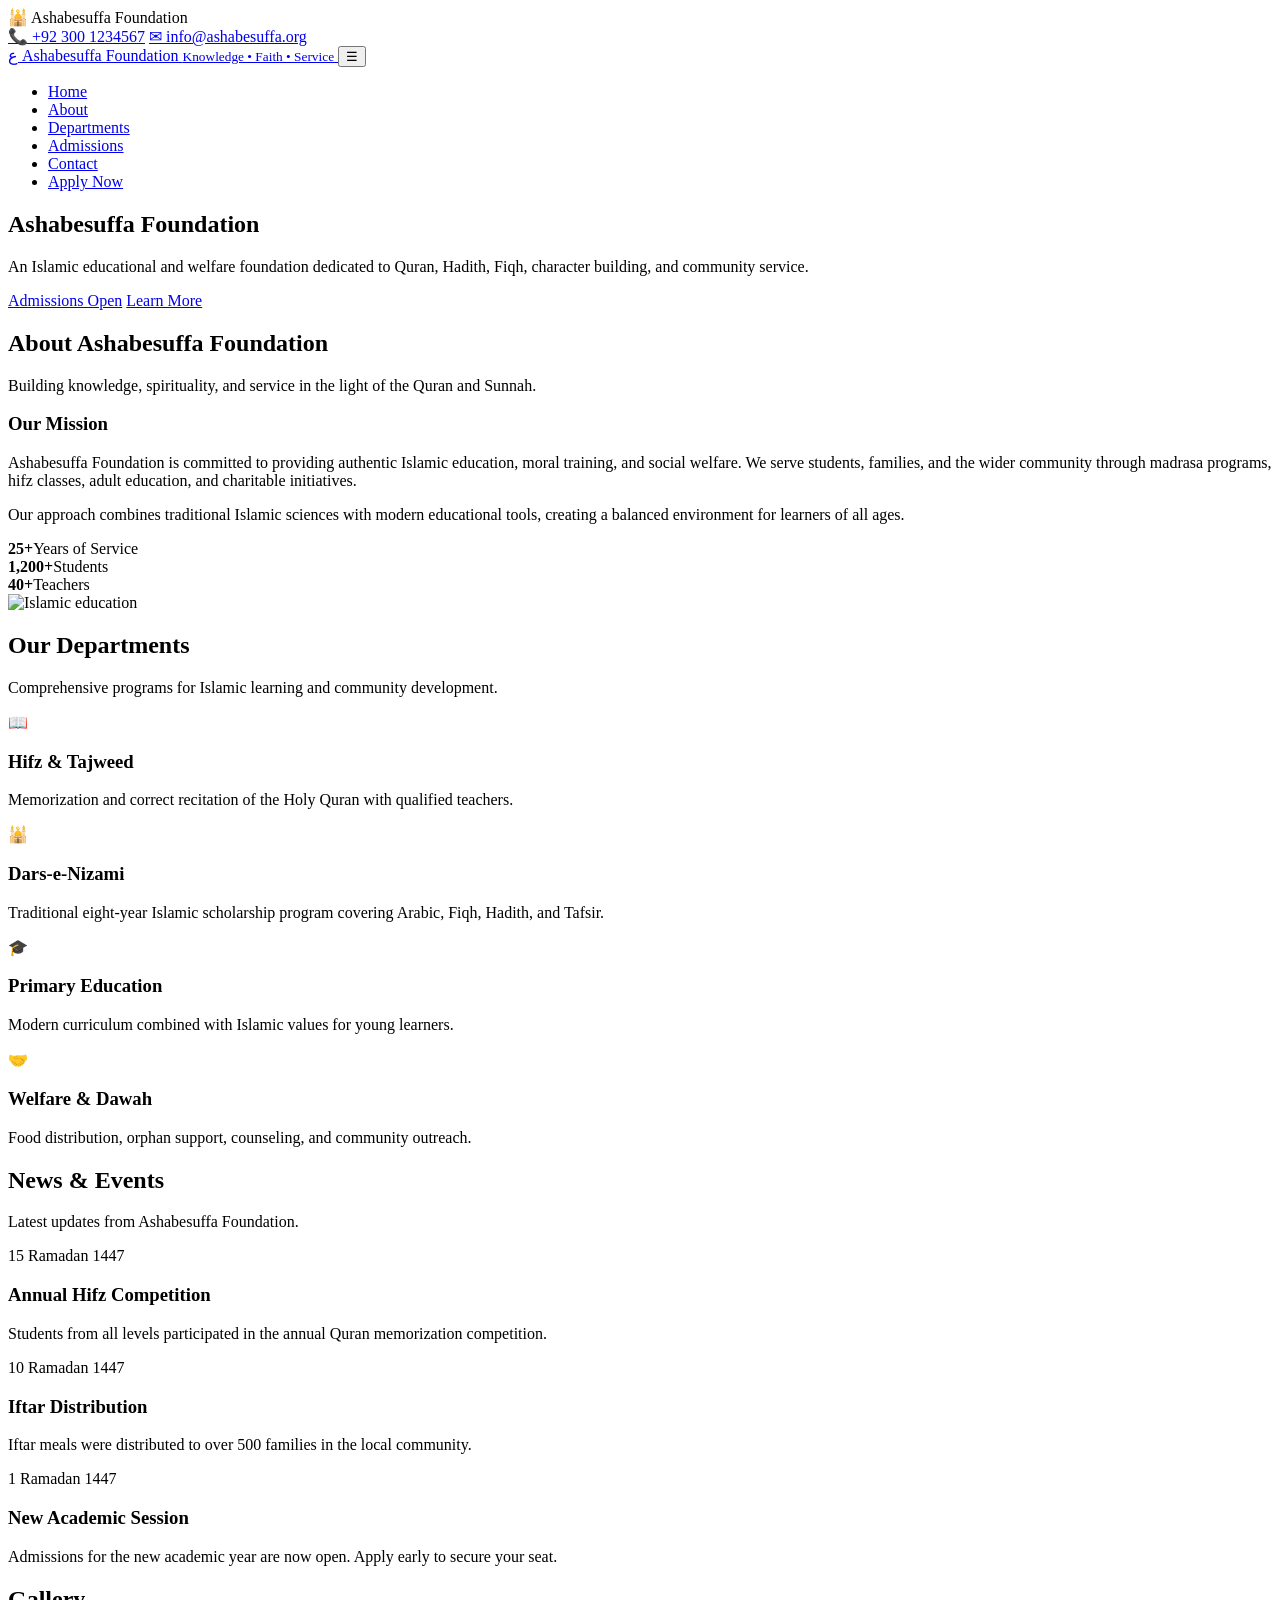
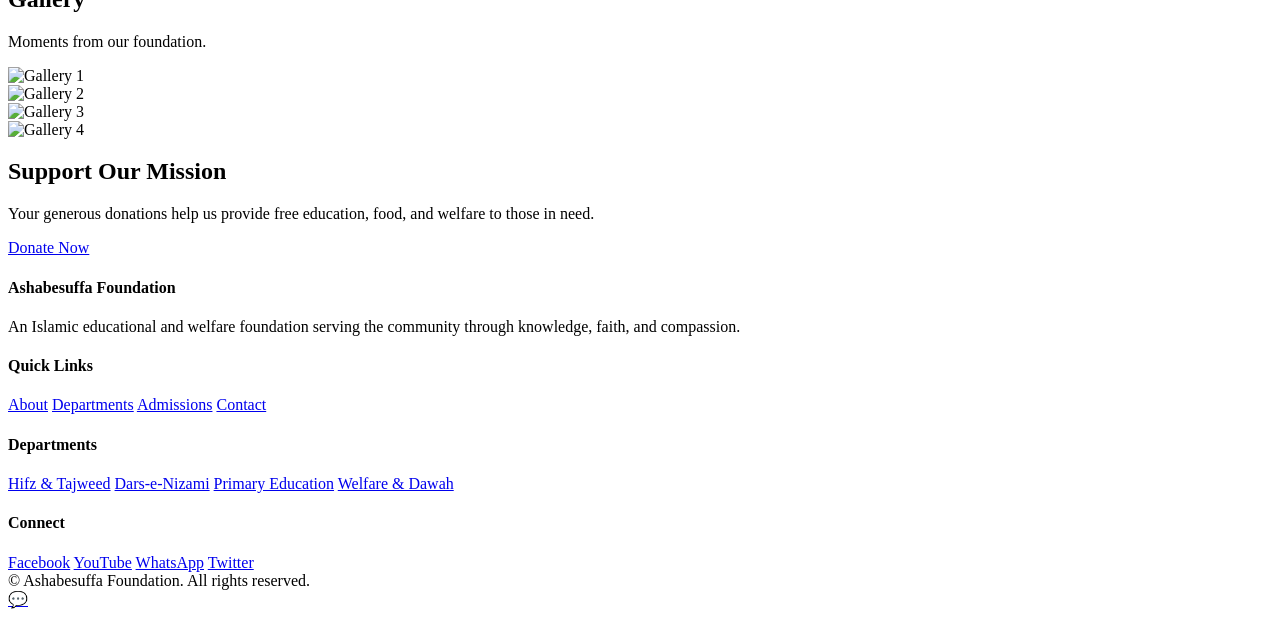
==== index.html @ 195ecdd9 "Create index.html" ====
<!DOCTYPE html>
<html lang="en">
<head>
  <meta charset="UTF-8">
  <meta name="viewport" content="width=device-width, initial-scale=1.0">
  <title>Ashabesuffa Foundation - Islamic Education & Welfare</title>
  <meta name="description" content="Ashabesuffa Foundation - Islamic education, Quran memorization, Dars-e-Nizami, welfare, and community services.">
  <link rel="stylesheet" href="css/style.css">
</head>
<body>

  <!-- Top Bar -->
  <div class="topbar">
    <div class="container">
      <div class="topbar-left">
        <span>🕌 Ashabesuffa Foundation</span>
      </div>
      <div class="topbar-right">
        <a href="tel:+923001234567">📞 +92 300 1234567</a>
        <a href="mailto:info@ashabesuffa.org">✉ info@ashabesuffa.org</a>
      </div>
    </div>
  </div>

  <!-- Header -->
  <header>
    <div class="container nav">
      <a href="index.html" class="logo">
        <span class="logo-mark">ع</span>
        <span class="logo-text">
          Ashabesuffa Foundation
          <small>Knowledge • Faith • Service</small>
        </span>
      </a>
      <button class="menu-toggle" id="menuToggle" aria-label="Toggle menu">☰</button>
      <ul class="nav-links" id="navLinks">
        <li><a href="index.html" class="active">Home</a></li>
        <li><a href="about.html">About</a></li>
        <li><a href="departments.html">Departments</a></li>
        <li><a href="admissions.html">Admissions</a></li>
        <li><a href="contact.html">Contact</a></li>
        <li><a href="admissions.html" class="btn btn-primary btn-sm">Apply Now</a></li>
      </ul>
    </div>
  </header>

  <main>

    <!-- Hero -->
    <section class="hero">
      <div class="container">
        <h1>Ashabesuffa Foundation</h1>
        <p>
          An Islamic educational and welfare foundation dedicated to Quran, Hadith,
          Fiqh, character building, and community service.
        </p>
        <div class="hero-actions">
          <a href="admissions.html" class="btn btn-accent">Admissions Open</a>
          <a href="about.html" class="btn btn-white">Learn More</a>
        </div>
      </div>
    </section>

    <!-- About -->
    <section class="section" id="about">
      <div class="container">
        <div class="section-title">
          <h2>About Ashabesuffa Foundation</h2>
          <div class="underline"></div>
          <p>Building knowledge, spirituality, and service in the light of the Quran and Sunnah.</p>
        </div>
        <div class="about-grid">
          <div>
            <h3>Our Mission</h3>
            <p>
              Ashabesuffa Foundation is committed to providing authentic Islamic education,
              moral training, and social welfare. We serve students, families, and the wider
              community through madrasa programs, hifz classes, adult education, and charitable
              initiatives.
            </p>
            <p>
              Our approach combines traditional Islamic sciences with modern educational tools,
              creating a balanced environment for learners of all ages.
            </p>
            <div class="stats">
              <div class="stat"><strong>25+</strong><span>Years of Service</span></div>
              <div class="stat"><strong>1,200+</strong><span>Students</span></div>
              <div class="stat"><strong>40+</strong><span>Teachers</span></div>
            </div>
          </div>
          <div class="about-img">
            <img src="https://images.unsplash.com/photo-1564769662533-4f00a87b4056?auto=format&fit=crop&w=1000&q=80" alt="Islamic education">
          </div>
        </div>
      </div>
    </section>

    <!-- Departments -->
    <section class="section section-alt" id="departments">
      <div class="container">
        <div class="section-title">
          <h2>Our Departments</h2>
          <div class="underline"></div>
          <p>Comprehensive programs for Islamic learning and community development.</p>
        </div>
        <div class="grid grid-4">
          <div class="card">
            <div class="card-icon">📖</div>
            <h3>Hifz & Tajweed</h3>
            <p>Memorization and correct recitation of the Holy Quran with qualified teachers.</p>
          </div>
          <div class="card">
            <div class="card-icon">🕌</div>
            <h3>Dars-e-Nizami</h3>
            <p>Traditional eight-year Islamic scholarship program covering Arabic, Fiqh, Hadith, and Tafsir.</p>
          </div>
          <div class="card">
            <div class="card-icon">🎓</div>
            <h3>Primary Education</h3>
            <p>Modern curriculum combined with Islamic values for young learners.</p>
          </div>
          <div class="card">
            <div class="card-icon">🤝</div>
            <h3>Welfare & Dawah</h3>
            <p>Food distribution, orphan support, counseling, and community outreach.</p>
          </div>
        </div>
      </div>
    </section>

    <!-- News -->
    <section class="section" id="news">
      <div class="container">
        <div class="section-title">
          <h2>News & Events</h2>
          <div class="underline"></div>
          <p>Latest updates from Ashabesuffa Foundation.</p>
        </div>
        <div class="grid grid-3 news-grid">
          <article class="card">
            <span class="news-date">15 Ramadan 1447</span>
            <h3>Annual Hifz Competition</h3>
            <p>Students from all levels participated in the annual Quran memorization competition.</p>
          </article>
          <article class="card">
            <span class="news-date">10 Ramadan 1447</span>
            <h3>Iftar Distribution</h3>
            <p>Iftar meals were distributed to over 500 families in the local community.</p>
          </article>
          <article class="card">
            <span class="news-date">1 Ramadan 1447</span>
            <h3>New Academic Session</h3>
            <p>Admissions for the new academic year are now open. Apply early to secure your seat.</p>
          </article>
        </div>
      </div>
    </section>

    <!-- Gallery -->
    <section class="section section-alt" id="gallery">
      <div class="container">
        <div class="section-title">
          <h2>Gallery</h2>
          <div class="underline"></div>
          <p>Moments from our foundation.</p>
        </div>
        <div class="gallery-grid">
          <div class="gallery-item"><img src="https://images.unsplash.com/photo-1585032226651-759b368d7246?auto=format&fit=crop&w=600&q=80" alt="Gallery 1"></div>
          <div class="gallery-item"><img src="https://images.unsplash.com/photo-1564769662533-4f00a87b4056?auto=format&fit=crop&w=600&q=80" alt="Gallery 2"></div>
          <div class="gallery-item"><img src="https://images.unsplash.com/photo-1519817650390-64a93db51149?auto=format&fit=crop&w=600&q=80" alt="Gallery 3"></div>
          <div class="gallery-item"><img src="https://images.unsplash.com/photo-1542816417-0983c9c9ad53?auto=format&fit=crop&w=600&q=80" alt="Gallery 4"></div>
        </div>
      </div>
    </section>

    <!-- Donation CTA -->
    <section class="section">
      <div class="container">
        <div class="donation-cta">
          <h2>Support Our Mission</h2>
          <p>Your generous donations help us provide free education, food, and welfare to those in need.</p>
          <a href="contact.html" class="btn btn-accent">Donate Now</a>
        </div>
      </div>
    </section>

  </main>

  <!-- Footer -->
  <footer>
    <div class="container">
      <div class="footer-grid">
        <div>
          <h4>Ashabesuffa Foundation</h4>
          <p>An Islamic educational and welfare foundation serving the community through knowledge, faith, and compassion.</p>
        </div>
        <div>
          <h4>Quick Links</h4>
          <div class="footer-links">
            <a href="about.html">About</a>
            <a href="departments.html">Departments</a>
            <a href="admissions.html">Admissions</a>
            <a href="contact.html">Contact</a>
          </div>
        </div>
        <div>
          <h4>Departments</h4>
          <div class="footer-links">
            <a href="departments.html">Hifz & Tajweed</a>
            <a href="departments.html">Dars-e-Nizami</a>
            <a href="departments.html">Primary Education</a>
            <a href="departments.html">Welfare & Dawah</a>
          </div>
        </div>
        <div>
          <h4>Connect</h4>
          <div class="footer-links">
            <a href="#">Facebook</a>
            <a href="#">YouTube</a>
            <a href="#">WhatsApp</a>
            <a href="#">Twitter</a>
          </div>
        </div>
      </div>
      <div class="footer-bottom">
        © <span id="year"></span> Ashabesuffa Foundation. All rights reserved.
      </div>
    </div>
  </footer>

  <!-- WhatsApp Floating Button -->
  <a class="whatsapp" href="https://wa.me/923001234567" target="_blank" rel="noopener" aria-label="WhatsApp">💬</a>

  <script src="js/main.js"></script>
</body>
</html>
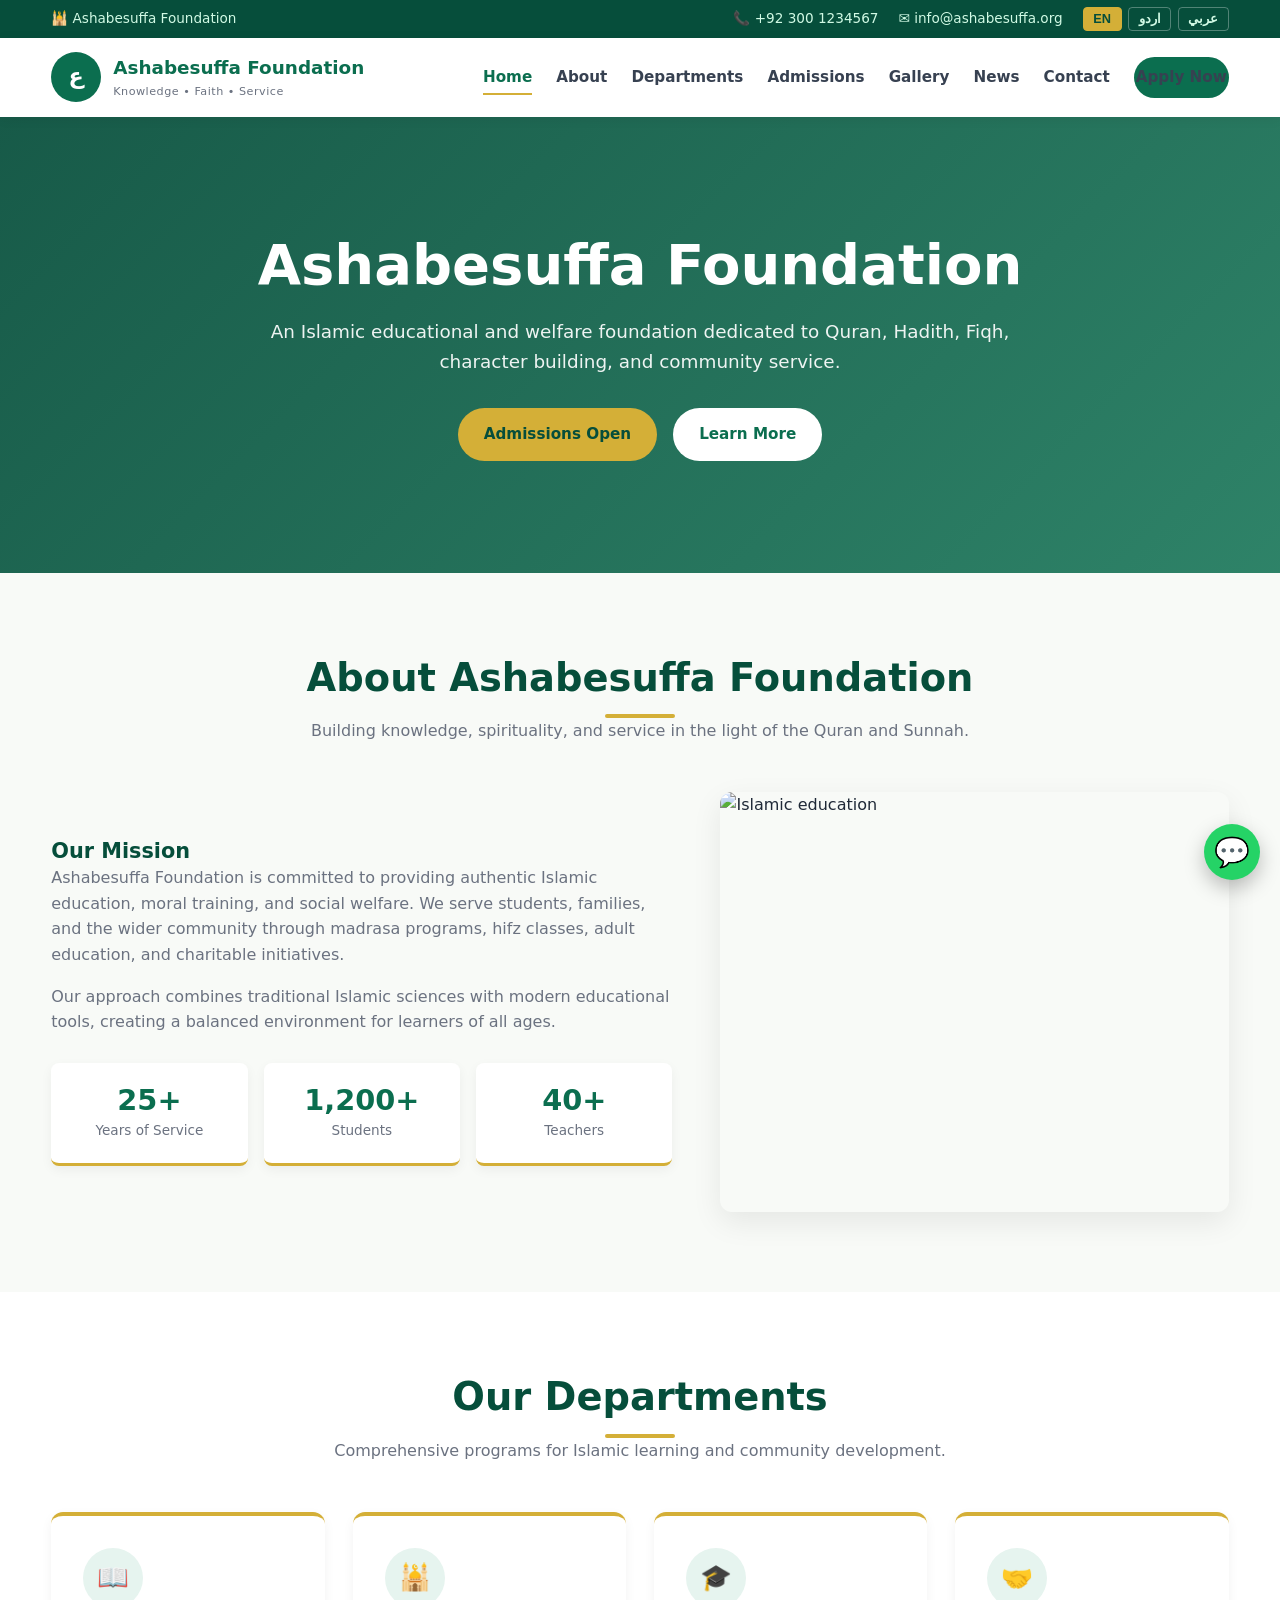
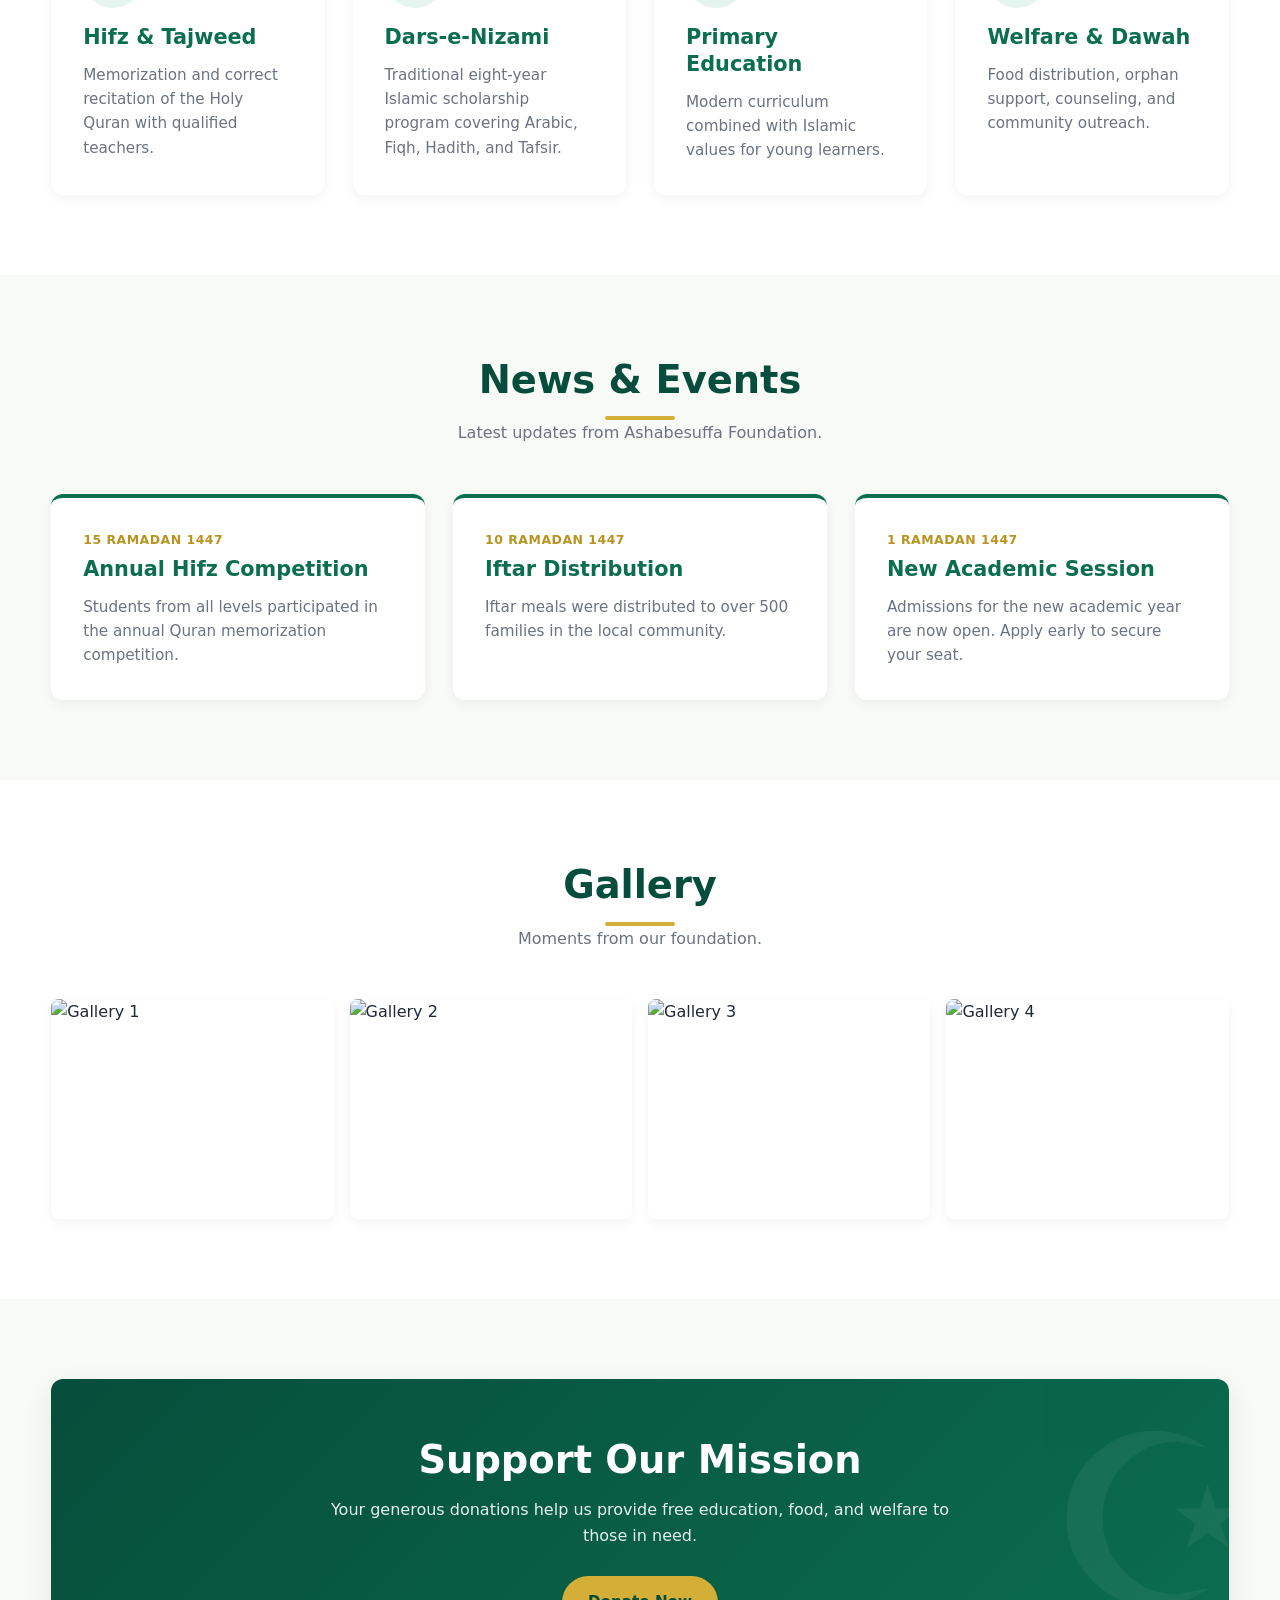
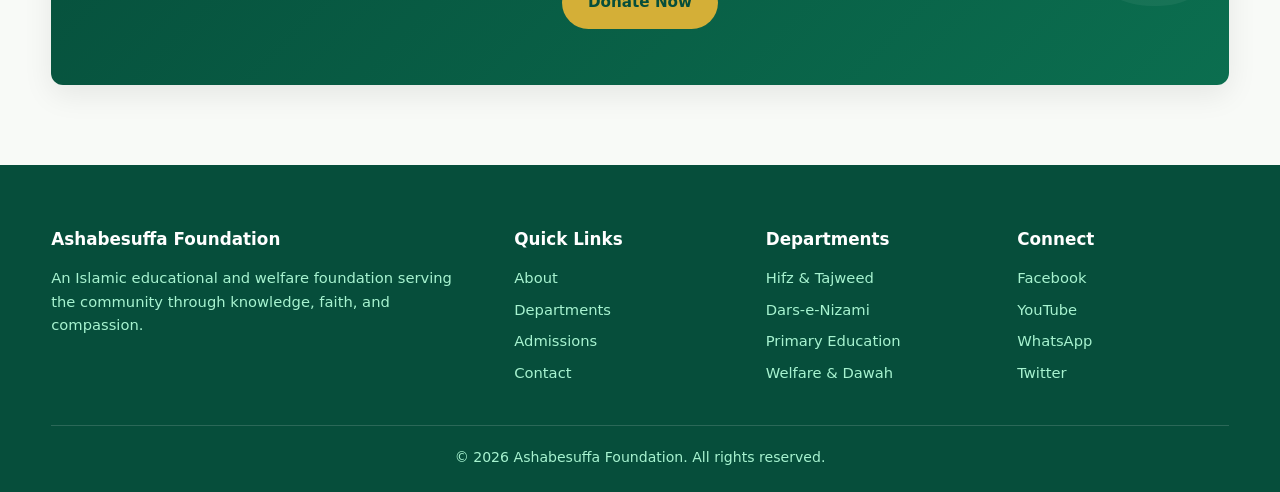
==== commit 604ef633: "Update index.html" ====
--- a/index.html
+++ b/index.html
@@ -1,23 +1,31 @@
 <!DOCTYPE html>
-<html lang="en">
+<html lang="en" dir="ltr">
 <head>
   <meta charset="UTF-8">
   <meta name="viewport" content="width=device-width, initial-scale=1.0">
   <title>Ashabesuffa Foundation - Islamic Education & Welfare</title>
   <meta name="description" content="Ashabesuffa Foundation - Islamic education, Quran memorization, Dars-e-Nizami, welfare, and community services.">
+  <link rel="preconnect" href="https://fonts.googleapis.com">
+  <link rel="preconnect" href="https://fonts.gstatic.com" crossorigin>
+  <link href="https://fonts.googleapis.com/css2?family=Amiri:wght@400;700&family=Noto+Nastaliq+Urdu:wght@400;600;700&display=swap" rel="stylesheet">
   <link rel="stylesheet" href="css/style.css">
 </head>
-<body>
+<body data-title-key="nav.home">
 
   <!-- Top Bar -->
   <div class="topbar">
     <div class="container">
       <div class="topbar-left">
-        <span>🕌 Ashabesuffa Foundation</span>
+        <span>🕌 <span data-i18n="brand.name">Ashabesuffa Foundation</span></span>
       </div>
       <div class="topbar-right">
         <a href="tel:+923001234567">📞 +92 300 1234567</a>
         <a href="mailto:info@ashabesuffa.org">✉ info@ashabesuffa.org</a>
+        <div class="lang-switcher">
+          <button class="lang-btn active" data-lang="en">EN</button>
+          <button class="lang-btn" data-lang="ur">اردو</button>
+          <button class="lang-btn" data-lang="ar">عربي</button>
+        </div>
       </div>
     </div>
   </div>
@@ -28,18 +36,20 @@
       <a href="index.html" class="logo">
         <span class="logo-mark">ع</span>
         <span class="logo-text">
-          Ashabesuffa Foundation
-          <small>Knowledge • Faith • Service</small>
+          <span data-i18n="brand.name">Ashabesuffa Foundation</span>
+          <small data-i18n="brand.tagline">Knowledge • Faith • Service</small>
         </span>
       </a>
       <button class="menu-toggle" id="menuToggle" aria-label="Toggle menu">☰</button>
       <ul class="nav-links" id="navLinks">
-        <li><a href="index.html" class="active">Home</a></li>
-        <li><a href="about.html">About</a></li>
-        <li><a href="departments.html">Departments</a></li>
-        <li><a href="admissions.html">Admissions</a></li>
-        <li><a href="contact.html">Contact</a></li>
-        <li><a href="admissions.html" class="btn btn-primary btn-sm">Apply Now</a></li>
+        <li><a href="index.html" class="active" data-i18n="nav.home">Home</a></li>
+        <li><a href="about.html" data-i18n="nav.about">About</a></li>
+        <li><a href="departments.html" data-i18n="nav.departments">Departments</a></li>
+        <li><a href="admissions.html" data-i18n="nav.admissions">Admissions</a></li>
+        <li><a href="gallery.html" data-i18n="nav.gallery">Gallery</a></li>
+        <li><a href="news.html" data-i18n="nav.news">News</a></li>
+        <li><a href="contact.html" data-i18n="nav.contact">Contact</a></li>
+        <li><a href="admissions.html" class="btn btn-primary btn-sm" data-i18n="nav.apply">Apply Now</a></li>
       </ul>
     </div>
   </header>
@@ -49,43 +59,39 @@
     <!-- Hero -->
     <section class="hero">
       <div class="container">
-        <h1>Ashabesuffa Foundation</h1>
-        <p>
+        <h1 data-i18n="hero.title">Ashabesuffa Foundation</h1>
+        <p data-i18n="hero.subtitle">
           An Islamic educational and welfare foundation dedicated to Quran, Hadith,
           Fiqh, character building, and community service.
         </p>
         <div class="hero-actions">
-          <a href="admissions.html" class="btn btn-accent">Admissions Open</a>
-          <a href="about.html" class="btn btn-white">Learn More</a>
+          <a href="admissions.html" class="btn btn-accent" data-i18n="hero.cta1">Admissions Open</a>
+          <a href="about.html" class="btn btn-white" data-i18n="hero.cta2">Learn More</a>
         </div>
       </div>
     </section>
 
     <!-- About -->
-    <section class="section" id="about">
-      <div class="container">
-        <div class="section-title">
-          <h2>About Ashabesuffa Foundation</h2>
-          <div class="underline"></div>
-          <p>Building knowledge, spirituality, and service in the light of the Quran and Sunnah.</p>
+    <section class="section">
+      <div class="container">
+        <div class="section-title">
+          <h2 data-i18n="about.title">About Ashabesuffa Foundation</h2>
+          <div class="underline"></div>
+          <p data-i18n="about.subtitle">Building knowledge, spirituality, and service in the light of the Quran and Sunnah.</p>
         </div>
         <div class="about-grid">
           <div>
-            <h3>Our Mission</h3>
-            <p>
-              Ashabesuffa Foundation is committed to providing authentic Islamic education,
-              moral training, and social welfare. We serve students, families, and the wider
-              community through madrasa programs, hifz classes, adult education, and charitable
-              initiatives.
+            <h3 data-i18n="about.mission">Our Mission</h3>
+            <p data-i18n="about.mission.text">
+              Ashabesuffa Foundation is committed to providing authentic Islamic education...
             </p>
-            <p>
-              Our approach combines traditional Islamic sciences with modern educational tools,
-              creating a balanced environment for learners of all ages.
+            <p data-i18n="about.mission.text2">
+              Our approach combines traditional Islamic sciences with modern educational tools...
             </p>
             <div class="stats">
-              <div class="stat"><strong>25+</strong><span>Years of Service</span></div>
-              <div class="stat"><strong>1,200+</strong><span>Students</span></div>
-              <div class="stat"><strong>40+</strong><span>Teachers</span></div>
+              <div class="stat"><strong>25+</strong><span data-i18n="stats.years">Years of Service</span></div>
+              <div class="stat"><strong>1,200+</strong><span data-i18n="stats.students">Students</span></div>
+              <div class="stat"><strong>40+</strong><span data-i18n="stats.teachers">Teachers</span></div>
             </div>
           </div>
           <div class="about-img">
@@ -96,79 +102,91 @@
     </section>
 
     <!-- Departments -->
-    <section class="section section-alt" id="departments">
-      <div class="container">
-        <div class="section-title">
-          <h2>Our Departments</h2>
-          <div class="underline"></div>
-          <p>Comprehensive programs for Islamic learning and community development.</p>
+    <section class="section section-alt">
+      <div class="container">
+        <div class="section-title">
+          <h2 data-i18n="departments.title">Our Departments</h2>
+          <div class="underline"></div>
+          <p data-i18n="departments.subtitle">Comprehensive programs for Islamic learning and community development.</p>
         </div>
         <div class="grid grid-4">
           <div class="card">
             <div class="card-icon">📖</div>
-            <h3>Hifz & Tajweed</h3>
-            <p>Memorization and correct recitation of the Holy Quran with qualified teachers.</p>
+            <h3 data-i18n="dept.hifz">Hifz & Tajweed</h3>
+            <p data-i18n="dept.hifz.desc">Memorization and correct recitation of the Holy Quran with qualified teachers.</p>
           </div>
           <div class="card">
             <div class="card-icon">🕌</div>
-            <h3>Dars-e-Nizami</h3>
-            <p>Traditional eight-year Islamic scholarship program covering Arabic, Fiqh, Hadith, and Tafsir.</p>
+            <h3 data-i18n="dept.dars">Dars-e-Nizami</h3>
+            <p data-i18n="dept.dars.desc">Traditional eight-year Islamic scholarship program covering Arabic, Fiqh, Hadith, and Tafsir.</p>
           </div>
           <div class="card">
             <div class="card-icon">🎓</div>
-            <h3>Primary Education</h3>
-            <p>Modern curriculum combined with Islamic values for young learners.</p>
+            <h3 data-i18n="dept.primary">Primary Education</h3>
+            <p data-i18n="dept.primary.desc">Modern curriculum combined with Islamic values for young learners.</p>
           </div>
           <div class="card">
             <div class="card-icon">🤝</div>
-            <h3>Welfare & Dawah</h3>
-            <p>Food distribution, orphan support, counseling, and community outreach.</p>
+            <h3 data-i18n="dept.welfare">Welfare & Dawah</h3>
+            <p data-i18n="dept.welfare.desc">Food distribution, orphan support, counseling, and community outreach.</p>
           </div>
         </div>
       </div>
     </section>
 
     <!-- News -->
-    <section class="section" id="news">
-      <div class="container">
-        <div class="section-title">
-          <h2>News & Events</h2>
-          <div class="underline"></div>
-          <p>Latest updates from Ashabesuffa Foundation.</p>
+    <section class="section">
+      <div class="container">
+        <div class="section-title">
+          <h2 data-i18n="news.title">News & Events</h2>
+          <div class="underline"></div>
+          <p data-i18n="news.subtitle">Latest updates from Ashabesuffa Foundation.</p>
         </div>
         <div class="grid grid-3 news-grid">
           <article class="card">
             <span class="news-date">15 Ramadan 1447</span>
-            <h3>Annual Hifz Competition</h3>
-            <p>Students from all levels participated in the annual Quran memorization competition.</p>
+            <h3 data-i18n="news.item1.title">Annual Hifz Competition</h3>
+            <p data-i18n="news.item1.desc">Students from all levels participated in the annual Quran memorization competition.</p>
           </article>
           <article class="card">
             <span class="news-date">10 Ramadan 1447</span>
-            <h3>Iftar Distribution</h3>
-            <p>Iftar meals were distributed to over 500 families in the local community.</p>
+            <h3 data-i18n="news.item2.title">Iftar Distribution</h3>
+            <p data-i18n="news.item2.desc">Iftar meals were distributed to over 500 families in the local community.</p>
           </article>
           <article class="card">
             <span class="news-date">1 Ramadan 1447</span>
-            <h3>New Academic Session</h3>
-            <p>Admissions for the new academic year are now open. Apply early to secure your seat.</p>
+            <h3 data-i18n="news.item3.title">New Academic Session</h3>
+            <p data-i18n="news.item3.desc">Admissions for the new academic year are now open. Apply early to secure your seat.</p>
           </article>
         </div>
       </div>
     </section>
 
     <!-- Gallery -->
-    <section class="section section-alt" id="gallery">
-      <div class="container">
-        <div class="section-title">
-          <h2>Gallery</h2>
-          <div class="underline"></div>
-          <p>Moments from our foundation.</p>
+    <section class="section section-alt">
+      <div class="container">
+        <div class="section-title">
+          <h2 data-i18n="gallery.title">Gallery</h2>
+          <div class="underline"></div>
+          <p data-i18n="gallery.subtitle">Moments from our foundation.</p>
         </div>
         <div class="gallery-grid">
-          <div class="gallery-item"><img src="https://images.unsplash.com/photo-1585032226651-759b368d7246?auto=format&fit=crop&w=600&q=80" alt="Gallery 1"></div>
-          <div class="gallery-item"><img src="https://images.unsplash.com/photo-1564769662533-4f00a87b4056?auto=format&fit=crop&w=600&q=80" alt="Gallery 2"></div>
-          <div class="gallery-item"><img src="https://images.unsplash.com/photo-1519817650390-64a93db51149?auto=format&fit=crop&w=600&q=80" alt="Gallery 3"></div>
-          <div class="gallery-item"><img src="https://images.unsplash.com/photo-1542816417-0983c9c9ad53?auto=format&fit=crop&w=600&q=80" alt="Gallery 4"></div>
+          <div class="gallery-item">
+            <img src="https://images.unsplash.com/photo-1585032226651-759b368d7246?auto=format&fit=crop&w=600&q=80" alt="Gallery 1">
+            <div class="overlay">Hifz Class</div>
+          </div>
+          <div class="gallery-item">
+            <img src="https://images.unsplash.com/photo-1564769662533-4f00a87b4056?auto=format&fit=crop&w=600&q=80" alt="Gallery 2">
+            <div class="overlay">Library</div>
+          </div>
+          <div class="gallery-item">
+            <img src="https://images.unsplash.com/photo-1519817650390-64a93db51149?auto=format&fit=crop&w=600&q=80" alt="Gallery 3">
+            <div class="overlay">Masjid</div>
+          </div>
+          <div class="gallery-item">
+            <img src="https://images.unsplash.com/photo-1542816417-0983c9c9ad53?auto=format&fit=crop&w=600&q=80" alt="Gallery 4">
+            <div class="overlay">Students</div>
+          </div>
         </div>
       </div>
     </section>
@@ -177,9 +195,9 @@
     <section class="section">
       <div class="container">
         <div class="donation-cta">
-          <h2>Support Our Mission</h2>
-          <p>Your generous donations help us provide free education, food, and welfare to those in need.</p>
-          <a href="contact.html" class="btn btn-accent">Donate Now</a>
+          <h2 data-i18n="donate.title">Support Our Mission</h2>
+          <p data-i18n="donate.subtitle">Your generous donations help us provide free education, food, and welfare to those in need.</p>
+          <a href="contact.html" class="btn btn-accent" data-i18n="donate.cta">Donate Now</a>
         </div>
       </div>
     </section>
@@ -191,29 +209,29 @@
     <div class="container">
       <div class="footer-grid">
         <div>
-          <h4>Ashabesuffa Foundation</h4>
-          <p>An Islamic educational and welfare foundation serving the community through knowledge, faith, and compassion.</p>
-        </div>
-        <div>
-          <h4>Quick Links</h4>
+          <h4 data-i18n="brand.name">Ashabesuffa Foundation</h4>
+          <p data-i18n="footer.about">An Islamic educational and welfare foundation serving the community through knowledge, faith, and compassion.</p>
+        </div>
+        <div>
+          <h4 data-i18n="footer.quicklinks">Quick Links</h4>
           <div class="footer-links">
-            <a href="about.html">About</a>
-            <a href="departments.html">Departments</a>
-            <a href="admissions.html">Admissions</a>
-            <a href="contact.html">Contact</a>
-          </div>
-        </div>
-        <div>
-          <h4>Departments</h4>
+            <a href="about.html" data-i18n="nav.about">About</a>
+            <a href="departments.html" data-i18n="nav.departments">Departments</a>
+            <a href="admissions.html" data-i18n="nav.admissions">Admissions</a>
+            <a href="contact.html" data-i18n="nav.contact">Contact</a>
+          </div>
+        </div>
+        <div>
+          <h4 data-i18n="footer.departments">Departments</h4>
           <div class="footer-links">
-            <a href="departments.html">Hifz & Tajweed</a>
-            <a href="departments.html">Dars-e-Nizami</a>
-            <a href="departments.html">Primary Education</a>
-            <a href="departments.html">Welfare & Dawah</a>
-          </div>
-        </div>
-        <div>
-          <h4>Connect</h4>
+            <a href="departments.html" data-i18n="dept.hifz">Hifz & Tajweed</a>
+            <a href="departments.html" data-i18n="dept.dars">Dars-e-Nizami</a>
+            <a href="departments.html" data-i18n="dept.primary">Primary Education</a>
+            <a href="departments.html" data-i18n="dept.welfare">Welfare & Dawah</a>
+          </div>
+        </div>
+        <div>
+          <h4 data-i18n="footer.connect">Connect</h4>
           <div class="footer-links">
             <a href="#">Facebook</a>
             <a href="#">YouTube</a>
@@ -223,14 +241,16 @@
         </div>
       </div>
       <div class="footer-bottom">
-        © <span id="year"></span> Ashabesuffa Foundation. All rights reserved.
+        © <span id="year"></span> <span data-i18n="brand.name">Ashabesuffa Foundation</span>. <span data-i18n="footer.rights">All rights reserved.</span>
       </div>
     </div>
   </footer>
 
-  <!-- WhatsApp Floating Button -->
+  <!-- Floating buttons -->
   <a class="whatsapp" href="https://wa.me/923001234567" target="_blank" rel="noopener" aria-label="WhatsApp">💬</a>
-
+  <button class="back-to-top" id="backToTop" aria-label="Back to top">↑</button>
+
+  <script src="js/translations.js"></script>
   <script src="js/main.js"></script>
 </body>
 </html>
--- a/css/style.css
+++ b/css/style.css
@@ -0,0 +1,927 @@
+/* ============================================================
+   Ashabesuffa Foundation - Complete Stylesheet
+   Supports LTR (English) + RTL (Urdu, Arabic)
+   ============================================================ */
+
+:root {
+  --primary: #0b6e4f;
+  --primary-dark: #064e3b;
+  --primary-light: #e6f4ef;
+  --accent: #d4af37;
+  --accent-dark: #b8941f;
+  --bg: #f8faf7;
+  --text: #1f2937;
+  --muted: #6b7280;
+  --white: #ffffff;
+  --border: #e5e7eb;
+  --radius: 12px;
+  --radius-sm: 8px;
+  --shadow: 0 10px 30px rgba(0, 0, 0, 0.08);
+  --shadow-sm: 0 4px 12px rgba(0, 0, 0, 0.05);
+  --transition: 0.25s ease;
+  --font-en: system-ui, -apple-system, "Segoe UI", Roboto, Arial, sans-serif;
+  --font-ur: "Noto Nastaliq Urdu", "Jameel Noori Nastaleeq", serif;
+  --font-ar: "Amiri", "Scheherazade New", "Traditional Arabic", serif;
+}
+
+* {
+  box-sizing: border-box;
+  margin: 0;
+  padding: 0;
+}
+
+html {
+  scroll-behavior: smooth;
+}
+
+body {
+  font-family: var(--font-en);
+  line-height: 1.6;
+  color: var(--text);
+  background: var(--bg);
+  font-size: 16px;
+  transition: var(--transition);
+}
+
+body.lang-ur {
+  font-family: var(--font-ur);
+  direction: rtl;
+  text-align: right;
+  line-height: 2;
+}
+
+body.lang-ar {
+  font-family: var(--font-ar);
+  direction: rtl;
+  text-align: right;
+  line-height: 1.9;
+}
+
+a {
+  text-decoration: none;
+  color: inherit;
+  transition: var(--transition);
+}
+
+img {
+  max-width: 100%;
+  display: block;
+}
+
+ul {
+  list-style: none;
+}
+
+.container {
+  width: min(1200px, 92%);
+  margin-inline: auto;
+}
+
+/* ---------- Typography ---------- */
+h1, h2, h3, h4, h5 {
+  line-height: 1.3;
+  color: var(--primary-dark);
+  font-weight: 700;
+}
+
+body.lang-ur h1,
+body.lang-ur h2,
+body.lang-ur h3,
+body.lang-ur h4 {
+  line-height: 1.9;
+}
+
+h1 { font-size: clamp(2rem, 5vw, 3.5rem); }
+h2 { font-size: clamp(1.7rem, 3.5vw, 2.4rem); }
+h3 { font-size: 1.3rem; }
+h4 { font-size: 1.1rem; }
+
+p {
+  color: var(--muted);
+  margin-bottom: 1rem;
+}
+
+/* ---------- Buttons ---------- */
+.btn {
+  display: inline-block;
+  padding: 0.75rem 1.5rem;
+  border-radius: 999px;
+  font-weight: 700;
+  border: 2px solid transparent;
+  cursor: pointer;
+  transition: var(--transition);
+  font-size: 0.95rem;
+  text-align: center;
+}
+
+.btn-primary {
+  background: var(--primary);
+  color: var(--white);
+}
+
+.btn-primary:hover {
+  background: var(--primary-dark);
+  transform: translateY(-2px);
+  box-shadow: 0 8px 20px rgba(11, 110, 79, 0.3);
+}
+
+.btn-outline {
+  border-color: var(--primary);
+  color: var(--primary);
+  background: transparent;
+}
+
+.btn-outline:hover {
+  background: var(--primary);
+  color: var(--white);
+}
+
+.btn-accent {
+  background: var(--accent);
+  color: var(--primary-dark);
+}
+
+.btn-accent:hover {
+  background: var(--accent-dark);
+  transform: translateY(-2px);
+}
+
+.btn-white {
+  background: var(--white);
+  color: var(--primary);
+}
+
+.btn-white:hover {
+  background: #f0fdf4;
+  transform: translateY(-2px);
+}
+
+.btn-sm {
+  padding: 0.5rem 1rem;
+  font-size: 0.85rem;
+}
+
+/* ---------- Top Bar ---------- */
+.topbar {
+  background: var(--primary-dark);
+  color: #d1fae5;
+  font-size: 0.85rem;
+  padding: 0.45rem 0;
+}
+
+.topbar .container {
+  display: flex;
+  justify-content: space-between;
+  gap: 1rem;
+  flex-wrap: wrap;
+  align-items: center;
+}
+
+.topbar a {
+  color: #d1fae5;
+}
+
+.topbar a:hover {
+  color: var(--white);
+}
+
+.topbar-left,
+.topbar-right {
+  display: flex;
+  gap: 1.25rem;
+  align-items: center;
+  flex-wrap: wrap;
+}
+
+/* ---------- Language Switcher ---------- */
+.lang-switcher {
+  display: flex;
+  gap: 0.4rem;
+  align-items: center;
+}
+
+.lang-btn {
+  background: transparent;
+  border: 1px solid rgba(255, 255, 255, 0.3);
+  color: #d1fae5;
+  padding: 0.2rem 0.6rem;
+  border-radius: 4px;
+  cursor: pointer;
+  font-size: 0.8rem;
+  font-weight: 600;
+  transition: var(--transition);
+}
+
+.lang-btn:hover,
+.lang-btn.active {
+  background: var(--accent);
+  color: var(--primary-dark);
+  border-color: var(--accent);
+}
+
+/* ---------- Header / Navigation ---------- */
+header {
+  background: var(--white);
+  box-shadow: 0 2px 12px rgba(0, 0, 0, 0.06);
+  position: sticky;
+  top: 0;
+  z-index: 1000;
+}
+
+.nav {
+  display: flex;
+  align-items: center;
+  justify-content: space-between;
+  padding: 0.9rem 0;
+  gap: 1rem;
+}
+
+.logo {
+  display: flex;
+  align-items: center;
+  gap: 0.75rem;
+  font-weight: 800;
+  color: var(--primary);
+  font-size: 1.15rem;
+  flex-shrink: 0;
+}
+
+.logo-mark {
+  width: 50px;
+  height: 50px;
+  border-radius: 50%;
+  background: var(--primary);
+  color: var(--white);
+  display: grid;
+  place-items: center;
+  font-size: 1.4rem;
+  font-weight: 700;
+  flex-shrink: 0;
+}
+
+.logo-text small {
+  display: block;
+  font-size: 0.7rem;
+  font-weight: 500;
+  color: var(--muted);
+  letter-spacing: 0.5px;
+}
+
+body.lang-ur .logo-text small,
+body.lang-ar .logo-text small {
+  letter-spacing: 0;
+}
+
+.nav-links {
+  display: flex;
+  gap: 1.5rem;
+  align-items: center;
+}
+
+.nav-links a {
+  font-weight: 600;
+  color: #374151;
+  padding: 0.4rem 0;
+  border-bottom: 2px solid transparent;
+  font-size: 0.95rem;
+}
+
+.nav-links a:hover,
+.nav-links a.active {
+  color: var(--primary);
+  border-color: var(--accent);
+}
+
+.menu-toggle {
+  display: none;
+  background: none;
+  border: 0;
+  font-size: 1.7rem;
+  cursor: pointer;
+  color: var(--primary);
+  padding: 0.25rem;
+}
+
+/* ---------- Hero ---------- */
+.hero {
+  background:
+    linear-gradient(135deg, rgba(6, 78, 59, 0.93), rgba(11, 110, 79, 0.85)),
+    url("https://images.unsplash.com/photo-1585032226651-759b368d7246?auto=format&fit=crop&w=1600&q=80")
+    center/cover no-repeat;
+  color: var(--white);
+  padding: 7rem 0;
+  text-align: center;
+}
+
+.hero h1 {
+  color: var(--white);
+  margin-bottom: 1rem;
+}
+
+.hero p {
+  color: rgba(255, 255, 255, 0.92);
+  max-width: 800px;
+  margin: 0 auto 2rem;
+  font-size: 1.15rem;
+}
+
+.hero-actions {
+  display: flex;
+  gap: 1rem;
+  justify-content: center;
+  flex-wrap: wrap;
+}
+
+/* ---------- Page Header (inner pages) ---------- */
+.page-header {
+  background:
+    linear-gradient(135deg, rgba(6, 78, 59, 0.92), rgba(11, 110, 79, 0.85)),
+    url("https://images.unsplash.com/photo-1564769662533-4f00a87b4056?auto=format&fit=crop&w=1600&q=80")
+    center/cover no-repeat;
+  color: var(--white);
+  padding: 4rem 0;
+  text-align: center;
+}
+
+.page-header h1 {
+  color: var(--white);
+  margin-bottom: 0.5rem;
+}
+
+.page-header p {
+  color: rgba(255, 255, 255, 0.9);
+  max-width: 700px;
+  margin: 0 auto;
+}
+
+/* ---------- Sections ---------- */
+.section {
+  padding: 5rem 0;
+}
+
+.section-alt {
+  background: var(--white);
+}
+
+.section-title {
+  text-align: center;
+  margin-bottom: 3rem;
+}
+
+.section-title h2 {
+  margin-bottom: 0.5rem;
+}
+
+.section-title p {
+  max-width: 700px;
+  margin: 0 auto;
+}
+
+.section-title .underline {
+  width: 70px;
+  height: 4px;
+  background: var(--accent);
+  margin: 0.75rem auto 0;
+  border-radius: 2px;
+}
+
+/* ---------- Grid ---------- */
+.grid {
+  display: grid;
+  gap: 1.75rem;
+}
+
+.grid-2 { grid-template-columns: repeat(2, 1fr); }
+.grid-3 { grid-template-columns: repeat(3, 1fr); }
+.grid-4 { grid-template-columns: repeat(4, 1fr); }
+
+/* ---------- Cards ---------- */
+.card {
+  background: var(--white);
+  border-radius: var(--radius);
+  padding: 2rem;
+  box-shadow: var(--shadow-sm);
+  border-top: 4px solid var(--accent);
+  transition: var(--transition);
+  height: 100%;
+  display: flex;
+  flex-direction: column;
+}
+
+.card:hover {
+  transform: translateY(-6px);
+  box-shadow: var(--shadow);
+}
+
+.card h3 {
+  color: var(--primary);
+  margin-bottom: 0.75rem;
+}
+
+.card p {
+  font-size: 0.95rem;
+  margin-bottom: 0;
+}
+
+.card-icon {
+  width: 60px;
+  height: 60px;
+  border-radius: 50%;
+  background: var(--primary-light);
+  color: var(--primary);
+  display: grid;
+  place-items: center;
+  font-size: 1.6rem;
+  margin-bottom: 1rem;
+  flex-shrink: 0;
+}
+
+/* ---------- About ---------- */
+.about-grid {
+  display: grid;
+  grid-template-columns: 1.1fr 0.9fr;
+  gap: 3rem;
+  align-items: center;
+}
+
+.about-img {
+  border-radius: var(--radius);
+  overflow: hidden;
+  box-shadow: var(--shadow);
+}
+
+.about-img img {
+  width: 100%;
+  height: 420px;
+  object-fit: cover;
+}
+
+.stats {
+  display: grid;
+  grid-template-columns: repeat(3, 1fr);
+  gap: 1rem;
+  margin-top: 1.75rem;
+}
+
+.stat {
+  background: var(--white);
+  padding: 1.25rem 1rem;
+  border-radius: var(--radius-sm);
+  text-align: center;
+  box-shadow: var(--shadow-sm);
+  border-bottom: 3px solid var(--accent);
+}
+
+.stat strong {
+  display: block;
+  font-size: 1.8rem;
+  color: var(--primary);
+  line-height: 1.2;
+}
+
+.stat span {
+  font-size: 0.85rem;
+  color: var(--muted);
+}
+
+/* ---------- Admission List ---------- */
+.admission-list {
+  display: grid;
+  gap: 1rem;
+}
+
+.admission-list li {
+  background: var(--white);
+  padding: 1.25rem 1.5rem;
+  border-inline-start: 5px solid var(--primary);
+  border-radius: var(--radius-sm);
+  box-shadow: var(--shadow-sm);
+  display: flex;
+  justify-content: space-between;
+  align-items: center;
+  flex-wrap: wrap;
+  gap: 0.5rem;
+}
+
+.admission-list li strong {
+  color: var(--primary-dark);
+}
+
+.admission-list li span {
+  color: var(--muted);
+  font-weight: 600;
+}
+
+/* ---------- News ---------- */
+.news-grid .card {
+  border-top-color: var(--primary);
+}
+
+.news-date {
+  font-size: 0.78rem;
+  color: var(--accent-dark);
+  font-weight: 700;
+  text-transform: uppercase;
+  letter-spacing: 0.5px;
+  margin-bottom: 0.35rem;
+}
+
+body.lang-ur .news-date,
+body.lang-ar .news-date {
+  letter-spacing: 0;
+  text-transform: none;
+}
+
+/* ---------- Gallery ---------- */
+.gallery-grid {
+  display: grid;
+  grid-template-columns: repeat(4, 1fr);
+  gap: 1rem;
+}
+
+.gallery-item {
+  border-radius: var(--radius-sm);
+  overflow: hidden;
+  height: 220px;
+  box-shadow: var(--shadow-sm);
+  transition: var(--transition);
+  position: relative;
+}
+
+.gallery-item:hover {
+  transform: scale(1.03);
+  box-shadow: var(--shadow);
+}
+
+.gallery-item img {
+  width: 100%;
+  height: 100%;
+  object-fit: cover;
+}
+
+.gallery-item .overlay {
+  position: absolute;
+  inset: 0;
+  background: linear-gradient(to top, rgba(6, 78, 59, 0.8), transparent);
+  display: flex;
+  align-items: flex-end;
+  padding: 1rem;
+  color: #fff;
+  font-weight: 700;
+  opacity: 0;
+  transition: var(--transition);
+}
+
+.gallery-item:hover .overlay {
+  opacity: 1;
+}
+
+/* ---------- Donation CTA ---------- */
+.donation-cta {
+  background: linear-gradient(135deg, var(--primary-dark), var(--primary));
+  color: var(--white);
+  border-radius: var(--radius);
+  padding: 3.5rem 2rem;
+  text-align: center;
+  box-shadow: var(--shadow);
+  position: relative;
+  overflow: hidden;
+}
+
+.donation-cta::before {
+  content: "☪";
+  position: absolute;
+  font-size: 15rem;
+  opacity: 0.05;
+  top: -3rem;
+  inset-inline-end: -2rem;
+  color: #fff;
+}
+
+.donation-cta h2 {
+  color: var(--white);
+  margin-bottom: 0.75rem;
+}
+
+.donation-cta p {
+  color: rgba(255, 255, 255, 0.9);
+  max-width: 650px;
+  margin: 0 auto 1.75rem;
+}
+
+/* ---------- Forms ---------- */
+form {
+  background: var(--white);
+  padding: 2rem;
+  border-radius: var(--radius);
+  box-shadow: var(--shadow);
+  display: grid;
+  gap: 1rem;
+}
+
+.form-group {
+  display: grid;
+  gap: 0.35rem;
+}
+
+.form-group label {
+  font-weight: 600;
+  font-size: 0.9rem;
+  color: var(--primary-dark);
+}
+
+input,
+textarea,
+select {
+  width: 100%;
+  padding: 0.85rem 1rem;
+  border: 1px solid var(--border);
+  border-radius: var(--radius-sm);
+  font: inherit;
+  background: #fafafa;
+  transition: var(--transition);
+}
+
+body.lang-ur input,
+body.lang-ur textarea,
+body.lang-ur select,
+body.lang-ar input,
+body.lang-ar textarea,
+body.lang-ar select {
+  text-align: right;
+}
+
+input:focus,
+textarea:focus,
+select:focus {
+  outline: none;
+  border-color: var(--primary);
+  background: var(--white);
+  box-shadow: 0 0 0 3px rgba(11, 110, 79, 0.12);
+}
+
+textarea {
+  resize: vertical;
+  min-height: 130px;
+}
+
+/* ---------- Contact Info ---------- */
+.contact-info {
+  display: grid;
+  gap: 1.25rem;
+}
+
+.contact-item {
+  display: flex;
+  gap: 1rem;
+  align-items: flex-start;
+  background: var(--white);
+  padding: 1.25rem;
+  border-radius: var(--radius-sm);
+  box-shadow: var(--shadow-sm);
+}
+
+.contact-item .icon {
+  font-size: 1.5rem;
+  color: var(--primary);
+  flex-shrink: 0;
+  width: 44px;
+  height: 44px;
+  display: grid;
+  place-items: center;
+  background: var(--primary-light);
+  border-radius: 50%;
+}
+
+.contact-item h4 {
+  margin-bottom: 0.2rem;
+  color: var(--primary-dark);
+}
+
+.contact-item p {
+  margin-bottom: 0;
+  font-size: 0.95rem;
+}
+
+.map-container {
+  border-radius: var(--radius);
+  overflow: hidden;
+  box-shadow: var(--shadow-sm);
+  margin-top: 1.5rem;
+  height: 320px;
+  background: var(--primary-light);
+  display: grid;
+  place-items: center;
+  color: var(--muted);
+  font-size: 0.95rem;
+}
+
+/* ---------- Footer ---------- */
+footer {
+  background: var(--primary-dark);
+  color: #d1fae5;
+  padding: 4rem 0 1.5rem;
+}
+
+.footer-grid {
+  display: grid;
+  grid-template-columns: 2fr 1fr 1fr 1fr;
+  gap: 2.5rem;
+}
+
+footer h4 {
+  color: var(--white);
+  margin-bottom: 1rem;
+  font-size: 1.05rem;
+}
+
+footer p {
+  color: #a7f3d0;
+  font-size: 0.92rem;
+  margin-bottom: 0.5rem;
+}
+
+footer a {
+  color: #a7f3d0;
+  font-size: 0.92rem;
+}
+
+footer a:hover {
+  color: var(--white);
+}
+
+.footer-links {
+  display: grid;
+  gap: 0.5rem;
+}
+
+.footer-bottom {
+  border-top: 1px solid rgba(255, 255, 255, 0.15);
+  margin-top: 2.5rem;
+  padding-top: 1.25rem;
+  text-align: center;
+  font-size: 0.88rem;
+  color: #a7f3d0;
+}
+
+/* ---------- WhatsApp Button ---------- */
+.whatsapp {
+  position: fixed;
+  inset-inline-end: 20px;
+  bottom: 20px;
+  background: #25d366;
+  color: var(--white);
+  width: 56px;
+  height: 56px;
+  border-radius: 50%;
+  display: grid;
+  place-items: center;
+  font-size: 1.8rem;
+  box-shadow: 0 8px 20px rgba(0, 0, 0, 0.25);
+  z-index: 1001;
+  transition: var(--transition);
+}
+
+.whatsapp:hover {
+  transform: scale(1.1);
+  background: #1ebe5d;
+}
+
+/* ---------- Back to Top ---------- */
+.back-to-top {
+  position: fixed;
+  inset-inline-end: 20px;
+  bottom: 90px;
+  background: var(--primary);
+  color: #fff;
+  width: 46px;
+  height: 46px;
+  border-radius: 50%;
+  display: grid;
+  place-items: center;
+  font-size: 1.3rem;
+  box-shadow: 0 8px 20px rgba(0, 0, 0, 0.2);
+  z-index: 1001;
+  cursor: pointer;
+  border: none;
+  opacity: 0;
+  visibility: hidden;
+  transition: var(--transition);
+}
+
+.back-to-top.visible {
+  opacity: 1;
+  visibility: visible;
+}
+
+.back-to-top:hover {
+  background: var(--primary-dark);
+}
+
+/* ---------- Utility ---------- */
+.text-center { text-align: center; }
+.mt-1 { margin-top: 0.5rem; }
+.mt-2 { margin-top: 1rem; }
+.mt-3 { margin-top: 1.5rem; }
+.mt-4 { margin-top: 2rem; }
+.mb-1 { margin-bottom: 0.5rem; }
+.mb-2 { margin-bottom: 1rem; }
+.mb-3 { margin-bottom: 1.5rem; }
+.mb-4 { margin-bottom: 2rem; }
+
+/* ---------- Responsive ---------- */
+@media (max-width: 1024px) {
+  .grid-4 { grid-template-columns: repeat(2, 1fr); }
+  .footer-grid { grid-template-columns: 1fr 1fr; }
+  .gallery-grid { grid-template-columns: repeat(3, 1fr); }
+}
+
+@media (max-width: 768px) {
+  .nav-links {
+    position: absolute;
+    top: 100%;
+    inset-inline-start: 0;
+    inset-inline-end: 0;
+    background: var(--white);
+    flex-direction: column;
+    padding: 1.5rem;
+    display: none;
+    box-shadow: 0 15px 30px rgba(0, 0, 0, 0.1);
+    gap: 1rem;
+    align-items: flex-start;
+  }
+
+  .nav-links.active {
+    display: flex;
+  }
+
+  .menu-toggle {
+    display: block;
+  }
+
+  .grid-3,
+  .grid-2,
+  .about-grid,
+  .contact-grid {
+    grid-template-columns: 1fr;
+  }
+
+  .grid-4 {
+    grid-template-columns: 1fr 1fr;
+  }
+
+  .gallery-grid {
+    grid-template-columns: repeat(2, 1fr);
+  }
+
+  .hero {
+    padding: 4.5rem 0;
+  }
+
+  .section {
+    padding: 3rem 0;
+  }
+
+  .topbar .container {
+    justify-content: center;
+    text-align: center;
+  }
+
+  .topbar-left,
+  .topbar-right {
+    justify-content: center;
+  }
+
+  .footer-grid {
+    grid-template-columns: 1fr;
+    gap: 2rem;
+  }
+
+  .admission-list li {
+    flex-direction: column;
+    align-items: flex-start;
+  }
+
+  .stats {
+    grid-template-columns: repeat(3, 1fr);
+  }
+}
+
+@media (max-width: 480px) {
+  .grid-4,
+  .gallery-grid {
+    grid-template-columns: 1fr;
+  }
+
+  .stats {
+    grid-template-columns: 1fr;
+  }
+
+  .hero-actions {
+    flex-direction: column;
+  }
+
+  .btn {
+    width: 100%;
+  }
+}
